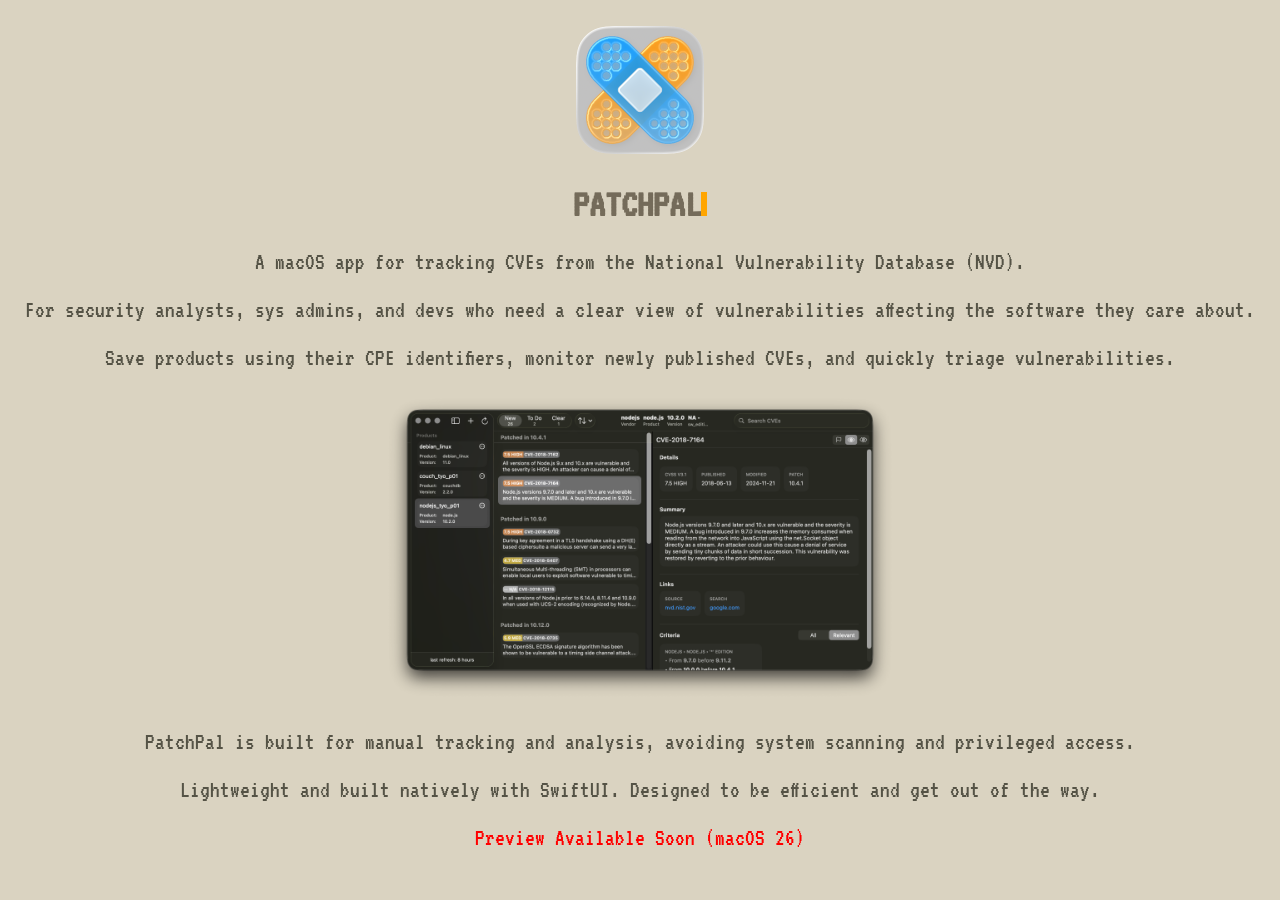
==== patchpal/index.html @ 45821003 "link PatchPal to homepage & improve layout" ====
<!DOCTYPE html>
<html lang="en">
    <head>
        <meta charset="UTF-8">
        <meta name="description" content="PatchPal for macOS">
        <meta name="keywords" content="Apps,Games,Photos,Developer,Photographer">
        <meta name="author" content="Joe Pratt">
        <meta name="viewport" content="width=device-width, initial-scale=1.0">
        <title>PatchPal</title>
        <link rel="icon" type="image/png" href="../images/AppIcon-iOS-Default-256x256@1x.png">
        <link rel="stylesheet" href="../style.css">
        <link href="https://fonts.googleapis.com/css2?family=VT323&display=swap" rel="stylesheet">
    </head>
    <body>
        <div>
            <br>
            <img src="../images/AppIcon-iOS-Default-256x256@1x.png" alt="PatchPal icon" width="128" height="128">
            <h2 class="typewriter">PatchPal</h2>
            <p>A macOS app for tracking CVEs from the National Vulnerability Database (NVD).</p>
            <p>For security analysts, sys admins, and devs who need a clear view of vulnerabilities affecting the software they care about.</p>
            <p>Save products using their CPE identifiers, monitor newly published CVEs, and quickly triage vulnerabilities.</p>
            <img src="../images/patchpal_screenshot.png" alt="PatchPal screenshot" style="max-width:512px; width:100%;">
            <p>PatchPal is built for manual tracking and analysis, avoiding system scanning and privileged access.</p>
            <p>Lightweight and built natively with SwiftUI. Designed to be efficient and get out of the way.</p>
            <p style="color:red;">Preview Available Soon (macOS 26)</p>
            <br>
        </div>
    </body>
</html>
---- style.css ----
html, body {
    /* for centering */
    margin: 0 auto;
}

body {
    background: #dad3c1;
    color: #555346;
    text-align: center;
    font-family: 'VT323', monospace;
    font-size: 24px;

    display: flex;
    align-items: center;
    justify-content: center;
    min-height: 100vh;
}

a {
    color: #746b5a;
}

#links {
    font-size: .7em;
    color: #746b5a;
    font-weight: bold;
}

.emoji {
    width: 32px;
}

.typewriter {
    text-transform: uppercase;
    color: #746b5a;
    font-size: 40px;

    /* For typewriter effect */
    margin-left: auto;
    margin-right: auto;
    overflow: hidden; /* Ensures the content is not revealed until the animation */
    border-right: .15em solid orange; /* The typwriter cursor */
    line-height: 24px;
    width: min-content;
    animation:
    typing 1s steps(9, end),
    blink-caret .75s step-end infinite;
  }

/* The typing effect */
@keyframes typing {
    from { width: 0 }
    to { width: 78% }
}

/* The typewriter cursor effect */
@keyframes blink-caret {
    from, to { border-color: transparent }
    50% { border-color: orange; }
}
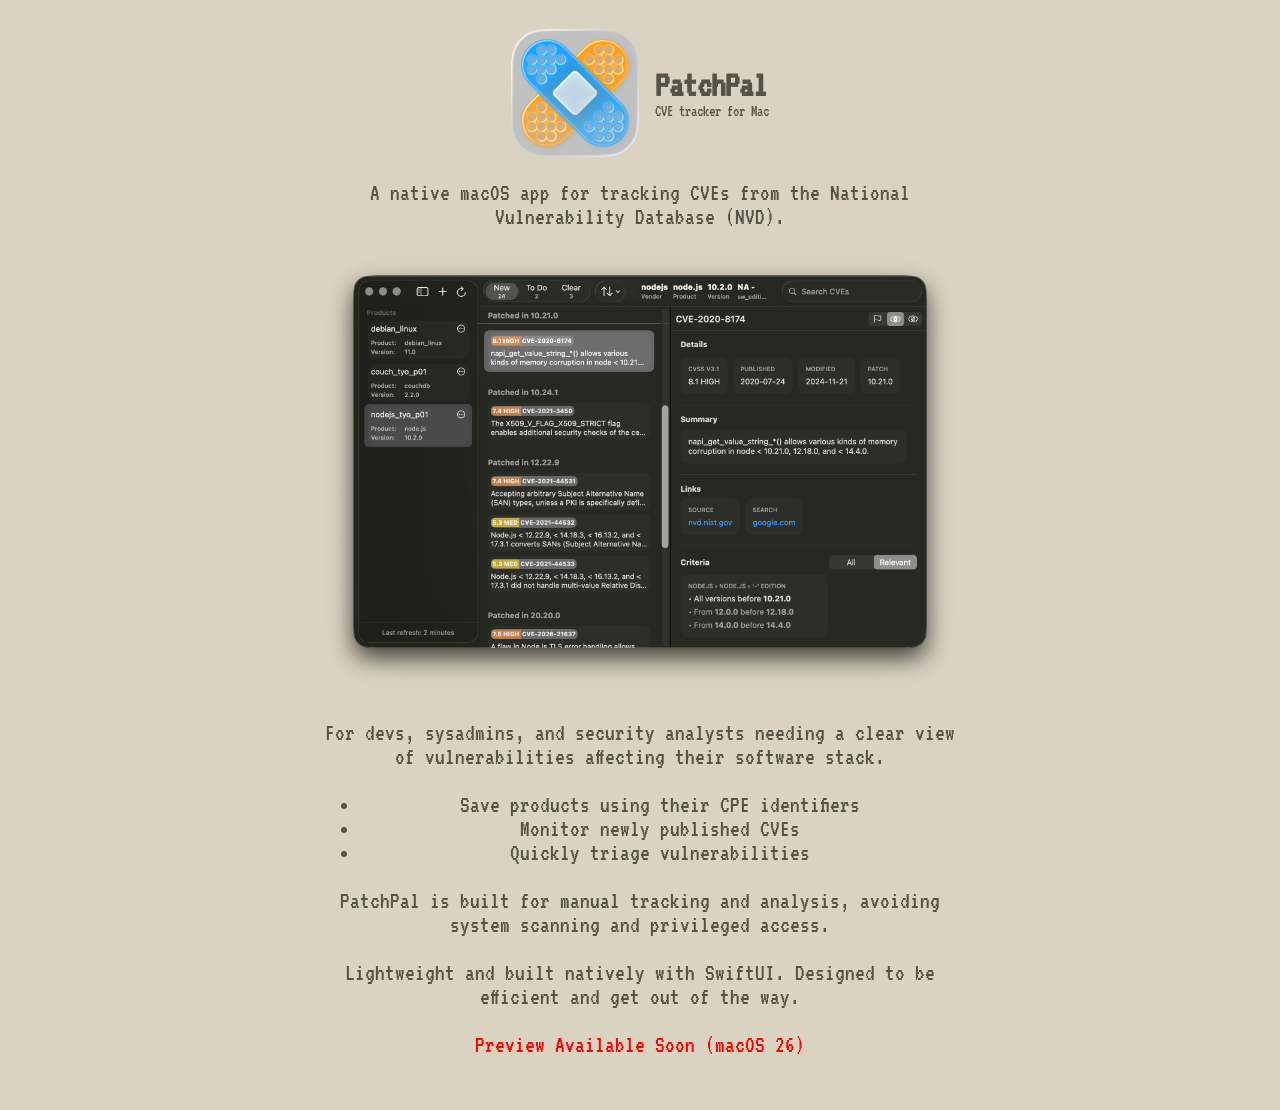
==== commit b3de3580: "Update screenshot, wording, and layout for PatchPal" ====
--- a/patchpal/index.html
+++ b/patchpal/index.html
@@ -3,7 +3,7 @@
     <head>
         <meta charset="UTF-8">
         <meta name="description" content="PatchPal for macOS">
-        <meta name="keywords" content="Apps,Games,Photos,Developer,Photographer">
+        <meta name="keywords" content="PatchPal,App,CVE,NVD,Mac,macOS">
         <meta name="author" content="Joe Pratt">
         <meta name="viewport" content="width=device-width, initial-scale=1.0">
         <title>PatchPal</title>
@@ -12,14 +12,23 @@
         <link href="https://fonts.googleapis.com/css2?family=VT323&display=swap" rel="stylesheet">
     </head>
     <body>
-        <div>
+        <div style="max-width:640px; margin: 5px; text-align:center;">
             <br>
-            <img src="../images/AppIcon-iOS-Default-256x256@1x.png" alt="PatchPal icon" width="128" height="128">
-            <h2 class="typewriter">PatchPal</h2>
-            <p>A macOS app for tracking CVEs from the National Vulnerability Database (NVD).</p>
-            <p>For security analysts, sys admins, and devs who need a clear view of vulnerabilities affecting the software they care about.</p>
-            <p>Save products using their CPE identifiers, monitor newly published CVEs, and quickly triage vulnerabilities.</p>
-            <img src="../images/patchpal_screenshot.png" alt="PatchPal screenshot" style="max-width:512px; width:100%;">
+            <div style="display:flex; align-items:center; justify-content:center; gap:16px">
+                <img src="../images/AppIcon-iOS-Default-256x256@1x.png" alt="PatchPal icon" width="128" height="128">
+                <div style="display:flex; flex-direction:column; align-items:flex-start">
+                    <h2 style="margin:0">PatchPal</h2>
+                    <span style="font-size:1rem">CVE tracker for Mac</span>
+                </div>
+            </div>
+            <p>A native macOS app for tracking CVEs from the National Vulnerability Database (NVD).</p>
+            <img src="../images/patchpal_screenshot.png" alt="PatchPal screenshot" style="max-width:640px; width:100%;">
+            <p>For devs, sysadmins, and security analysts needing a clear view of vulnerabilities affecting their software stack.</p>
+            <ul>
+                <li>Save products using their CPE identifiers</li>
+                <li>Monitor newly published CVEs</li>
+                <li>Quickly triage vulnerabilities</li>
+            </ul>
             <p>PatchPal is built for manual tracking and analysis, avoiding system scanning and privileged access.</p>
             <p>Lightweight and built natively with SwiftUI. Designed to be efficient and get out of the way.</p>
             <p style="color:red;">Preview Available Soon (macOS 26)</p>
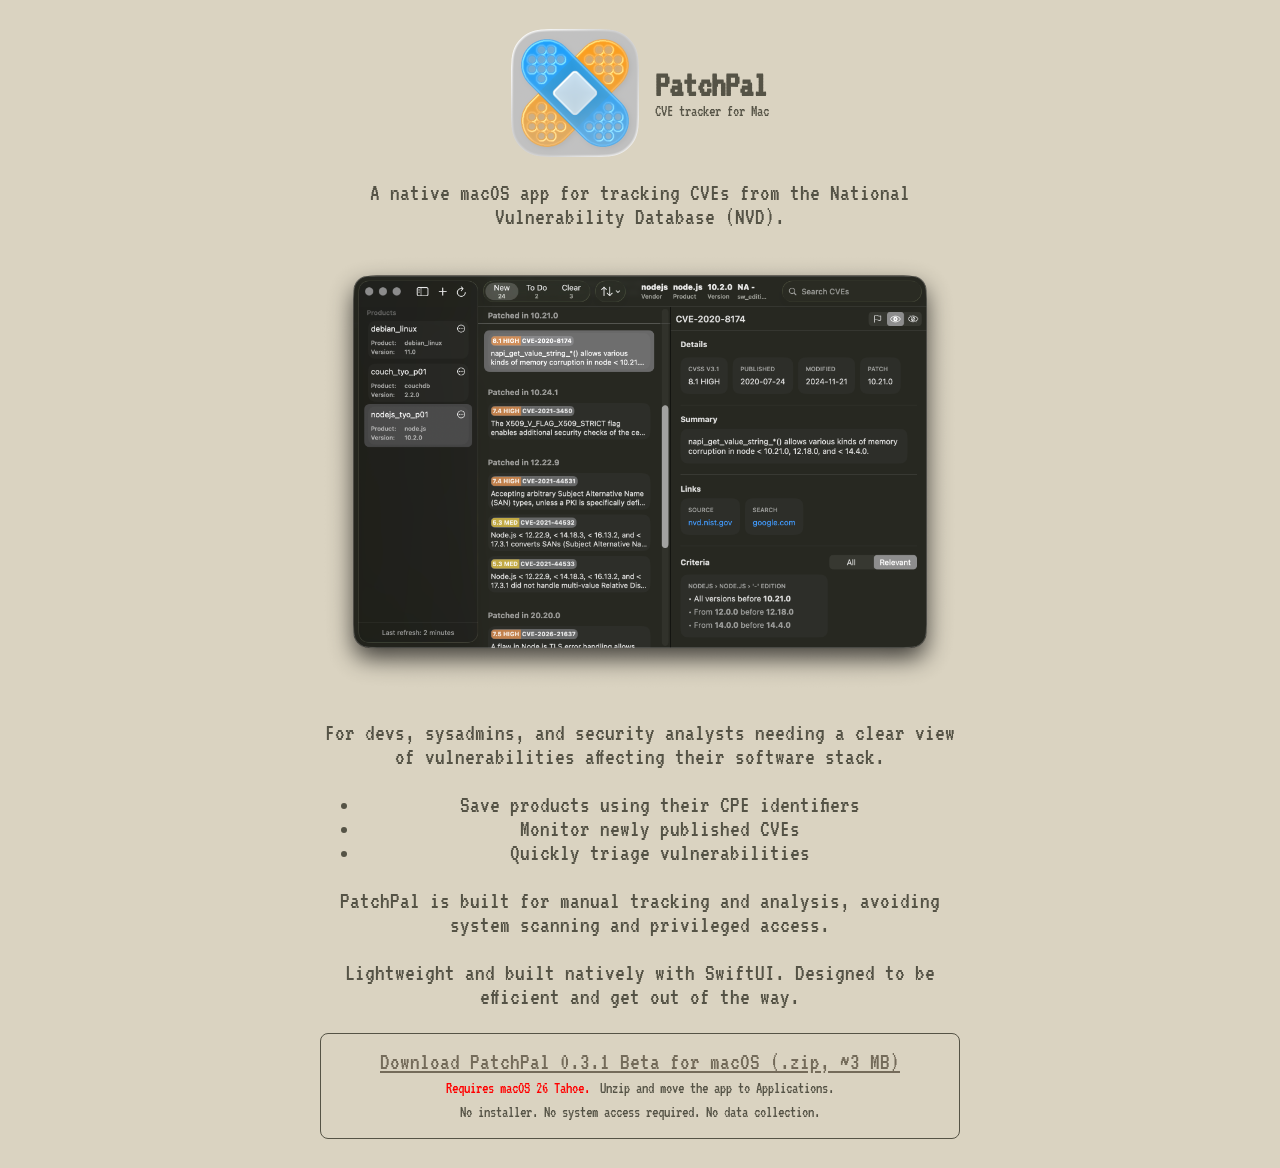
==== commit b0225cc1: "add download link for PatchPal 0.3.1" ====
--- a/patchpal/index.html
+++ b/patchpal/index.html
@@ -31,7 +31,13 @@
             </ul>
             <p>PatchPal is built for manual tracking and analysis, avoiding system scanning and privileged access.</p>
             <p>Lightweight and built natively with SwiftUI. Designed to be efficient and get out of the way.</p>
-            <p style="color:red;">Preview Available Soon (macOS 26)</p>
+
+            <div style="border:1px solid; border-radius:8px; padding:16px">
+                <a href="PatchPal.zip" download>Download PatchPal 0.3.1 Beta for macOS (.zip, ~3 MB)</a><br>
+                <span style="font-size:1rem;color:red">Requires macOS 26 Tahoe.</span>
+                <span style="font-size:1rem">Unzip and move the app to Applications.</span><br>
+                <span style="font-size:1rem">No installer. No system access required. No data collection.</span>
+            </div>
             <br>
         </div>
     </body>
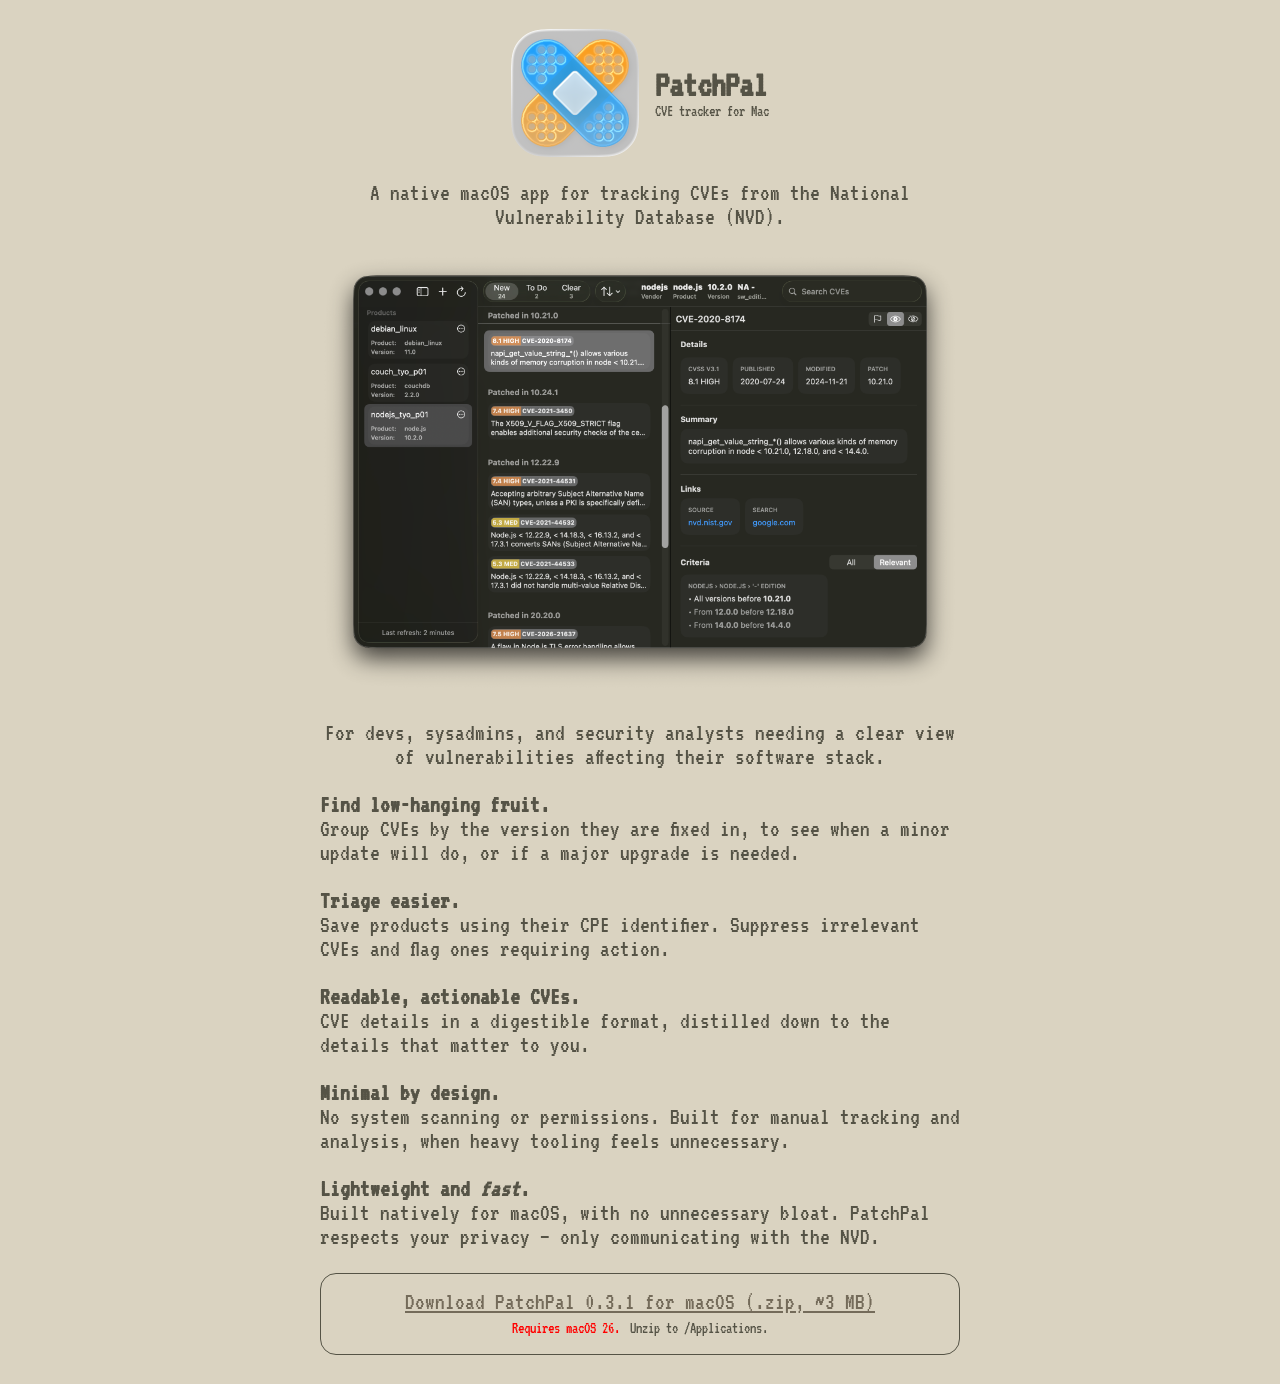
==== commit 633b8317: "polish PatchPal wording" ====
--- a/patchpal/index.html
+++ b/patchpal/index.html
@@ -24,19 +24,27 @@
             <p>A native macOS app for tracking CVEs from the National Vulnerability Database (NVD).</p>
             <img src="../images/patchpal_screenshot.png" alt="PatchPal screenshot" style="max-width:640px; width:100%;">
             <p>For devs, sysadmins, and security analysts needing a clear view of vulnerabilities affecting their software stack.</p>
-            <ul>
-                <li>Save products using their CPE identifiers</li>
-                <li>Monitor newly published CVEs</li>
-                <li>Quickly triage vulnerabilities</li>
-            </ul>
-            <p>PatchPal is built for manual tracking and analysis, avoiding system scanning and privileged access.</p>
-            <p>Lightweight and built natively with SwiftUI. Designed to be efficient and get out of the way.</p>
+            <div style="text-align:left; margin-top:16px">
+                <p><strong>Find low-hanging fruit.</strong><br>
+                <span>Group CVEs by the version they are fixed in, to see when a minor update will do, or if a major upgrade is needed.</span></p>
 
-            <div style="border:1px solid; border-radius:8px; padding:16px">
-                <a href="PatchPal.zip" download>Download PatchPal 0.3.1 Beta for macOS (.zip, ~3 MB)</a><br>
-                <span style="font-size:1rem;color:red">Requires macOS 26 Tahoe.</span>
-                <span style="font-size:1rem">Unzip and move the app to Applications.</span><br>
-                <span style="font-size:1rem">No installer. No system access required. No data collection.</span>
+                <p><strong>Triage easier.</strong><br>
+                <span>Save products using their CPE identifier. Suppress irrelevant CVEs and flag ones requiring action.</span></p>
+
+                <p><strong>Readable, actionable CVEs.</strong><br>
+                <span>CVE details in a digestible format, distilled down to the details that matter to you.</span></p>
+
+                <p><strong>Minimal by design.</strong><br>
+                <span>No system scanning or permissions. Built for manual tracking and analysis, when heavy tooling feels unnecessary.</span></p>
+
+                <p><strong>Lightweight and <i>fast</i>.</strong><br>
+                <span>Built natively for macOS, with no unnecessary bloat. PatchPal respects your privacy — only communicating with the NVD.</span></p>
+            </div>
+
+            <div style="border:1px solid; border-radius:16px; padding:16px">
+                <a href="PatchPal.zip" download>Download PatchPal 0.3.1 for macOS (.zip, ~3 MB)</a><br>
+                <span style="font-size:1rem;color:red">Requires macOS 26.</span>
+                <span style="font-size:1rem">Unzip to /Applications.</span>
             </div>
             <br>
         </div>
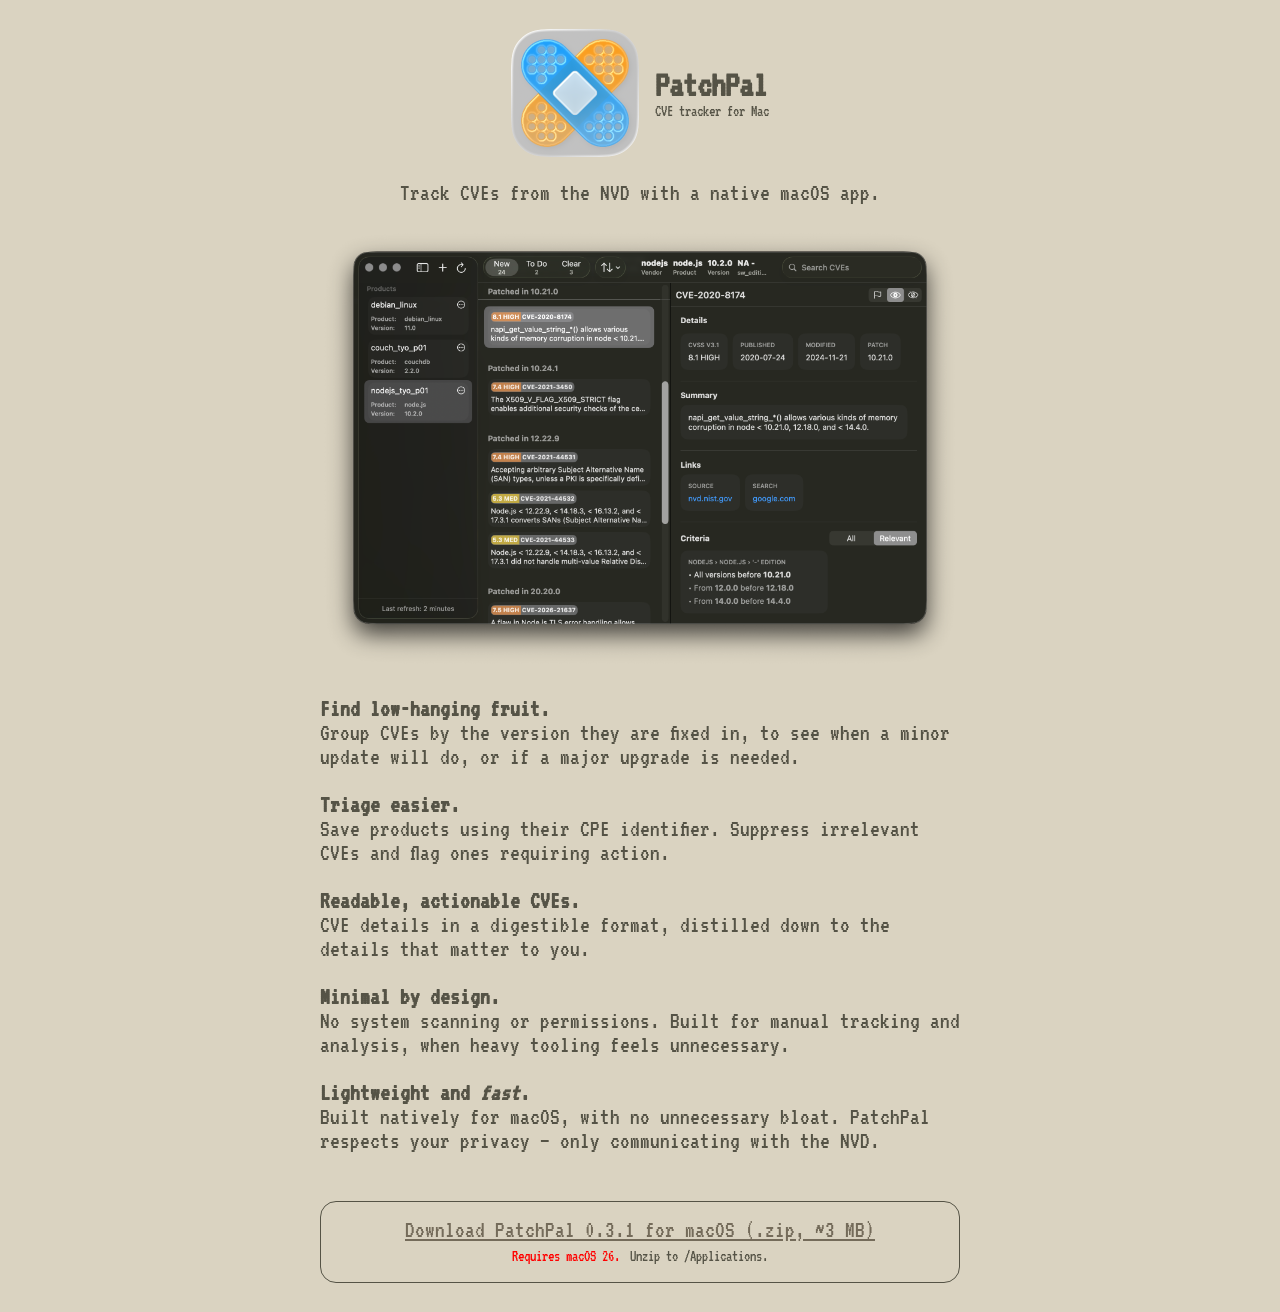
==== commit 890c14f9: "tighten up wording in PatchPal landing page" ====
--- a/patchpal/index.html
+++ b/patchpal/index.html
@@ -21,9 +21,8 @@
                     <span style="font-size:1rem">CVE tracker for Mac</span>
                 </div>
             </div>
-            <p>A native macOS app for tracking CVEs from the National Vulnerability Database (NVD).</p>
+            <p>Track CVEs from the NVD with a native macOS app.</p>
             <img src="../images/patchpal_screenshot.png" alt="PatchPal screenshot" style="max-width:640px; width:100%;">
-            <p>For devs, sysadmins, and security analysts needing a clear view of vulnerabilities affecting their software stack.</p>
             <div style="text-align:left; margin-top:16px">
                 <p><strong>Find low-hanging fruit.</strong><br>
                 <span>Group CVEs by the version they are fixed in, to see when a minor update will do, or if a major upgrade is needed.</span></p>
@@ -40,7 +39,7 @@
                 <p><strong>Lightweight and <i>fast</i>.</strong><br>
                 <span>Built natively for macOS, with no unnecessary bloat. PatchPal respects your privacy — only communicating with the NVD.</span></p>
             </div>
-
+            <br>
             <div style="border:1px solid; border-radius:16px; padding:16px">
                 <a href="PatchPal.zip" download>Download PatchPal 0.3.1 for macOS (.zip, ~3 MB)</a><br>
                 <span style="font-size:1rem;color:red">Requires macOS 26.</span>
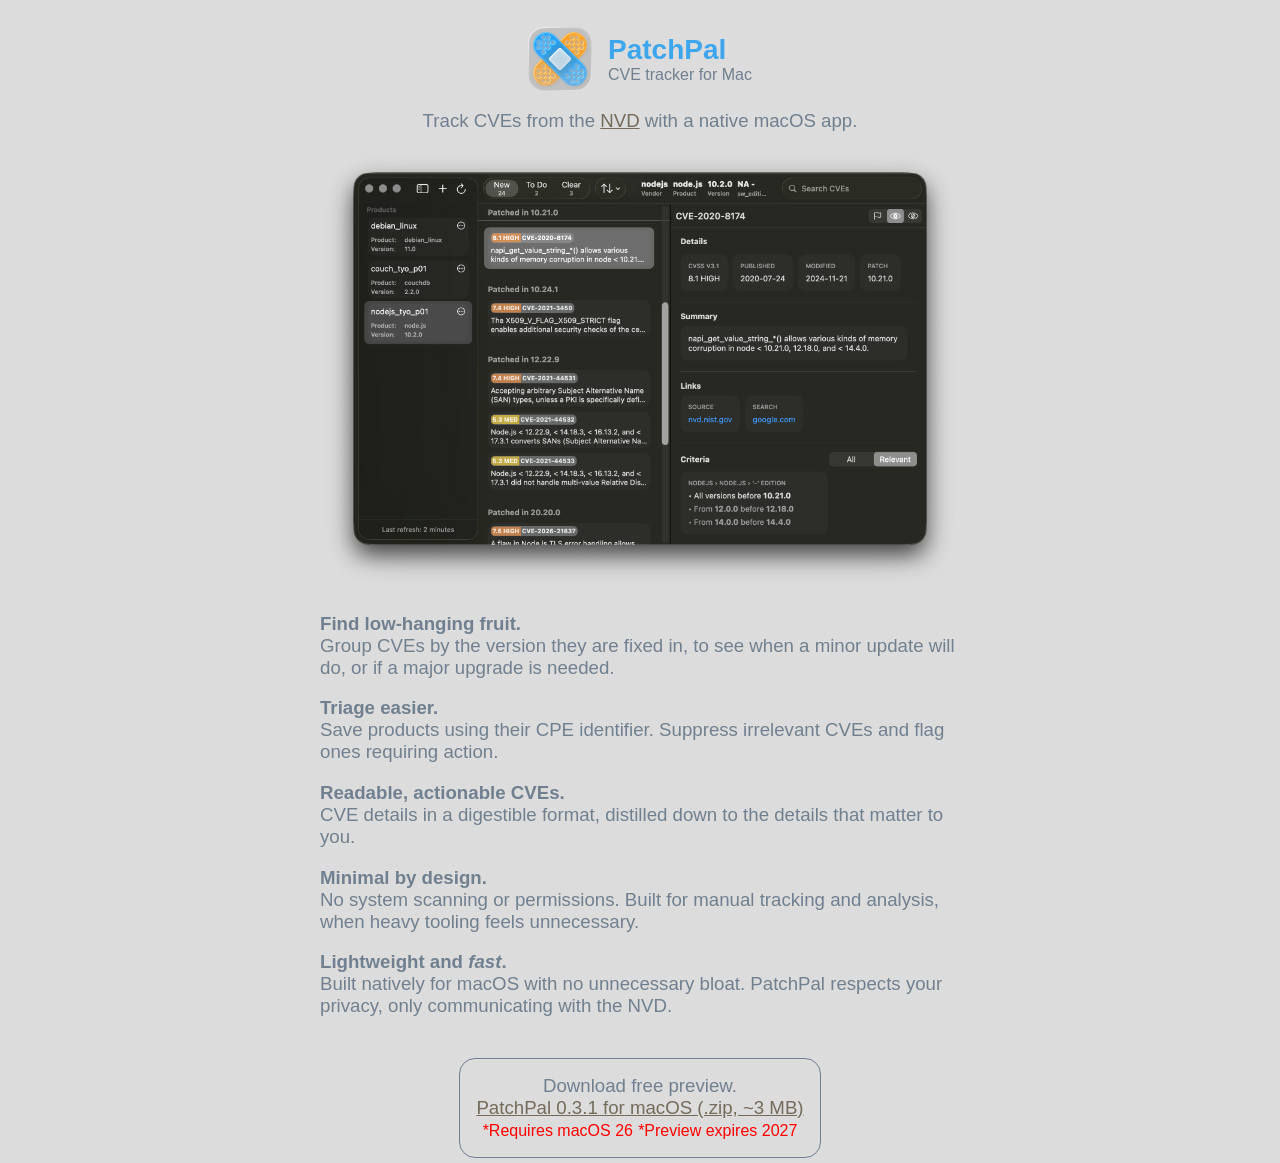
==== commit 97bbde55: "improve visual clarity" ====
--- a/patchpal/index.html
+++ b/patchpal/index.html
@@ -15,13 +15,14 @@
         <div style="max-width:640px; margin: 5px; text-align:center;">
             <br>
             <div style="display:flex; align-items:center; justify-content:center; gap:16px">
-                <img src="../images/AppIcon-iOS-Default-256x256@1x.png" alt="PatchPal icon" width="128" height="128">
+                <img src="../images/AppIcon-iOS-Default-256x256@1x.png" alt="PatchPal icon" width="64" height="64">
                 <div style="display:flex; flex-direction:column; align-items:flex-start">
-                    <h2 style="margin:0">PatchPal</h2>
+                    <h2 style="margin:0"><span style="color:rgb(62, 166, 237)">PatchPal</span></h2>
                     <span style="font-size:1rem">CVE tracker for Mac</span>
                 </div>
             </div>
-            <p>Track CVEs from the NVD with a native macOS app.</p>
+            <p>Track CVEs from the <a href="https://nvd.nist.gov">NVD</a> with a native macOS app.</p>
+            <!-- TODO: add iOS style magnifying glass when mouse pointer is over screenshot -->
             <img src="../images/patchpal_screenshot.png" alt="PatchPal screenshot" style="max-width:640px; width:100%;">
             <div style="text-align:left; margin-top:16px">
                 <p><strong>Find low-hanging fruit.</strong><br>
@@ -37,13 +38,14 @@
                 <span>No system scanning or permissions. Built for manual tracking and analysis, when heavy tooling feels unnecessary.</span></p>
 
                 <p><strong>Lightweight and <i>fast</i>.</strong><br>
-                <span>Built natively for macOS, with no unnecessary bloat. PatchPal respects your privacy — only communicating with the NVD.</span></p>
+                <span>Built natively for macOS with no unnecessary bloat. PatchPal respects your privacy, only communicating with the NVD.</span></p>
             </div>
             <br>
-            <div style="border:1px solid; border-radius:16px; padding:16px">
-                <a href="PatchPal.zip" download>Download PatchPal 0.3.1 for macOS (.zip, ~3 MB)</a><br>
-                <span style="font-size:1rem;color:red">Requires macOS 26.</span>
-                <span style="font-size:1rem">Unzip to /Applications.</span>
+            <div style="border:1px solid; border-radius:16px; padding:16px; display:inline-block">
+                Download free preview.<br>
+                <a href="PatchPal.zip" download>PatchPal 0.3.1 for macOS (.zip, ~3 MB)</a><br>
+                <span style="font-size:1rem;color:red">*Requires macOS 26</span>
+                <span style="font-size:1rem;color:red">*Preview expires 2027</span>
             </div>
             <br>
         </div>
--- a/style.css
+++ b/style.css
@@ -4,11 +4,11 @@
 }
 
 body {
-    background: #dad3c1;
-    color: #555346;
+    background: gainsboro;
+    color: slategray;
     text-align: center;
-    font-family: 'VT323', monospace;
-    font-size: 24px;
+    font-family: Avenir, 'Segoe UI', 'Lucida Grande', Lucida, Verdana, sans-serif;
+    font-size: 14pt;
 
     display: flex;
     align-items: center;
@@ -20,28 +20,31 @@
     color: #746b5a;
 }
 
-#links {
-    font-size: .7em;
-    color: #746b5a;
-    font-weight: bold;
+.emoji {
+    width: 32px;
 }
 
-.emoji {
-    width: 32px;
+.subtitle {
+    font-family: 'VT323', monospace;
+    font-size: 20px;
 }
 
 .typewriter {
     text-transform: uppercase;
     color: #746b5a;
-    font-size: 40px;
+    font-size: 60px;
+    font-family: 'VT323', monospace;
 
     /* For typewriter effect */
     margin-left: auto;
     margin-right: auto;
+    margin-bottom: 0;
+    
     overflow: hidden; /* Ensures the content is not revealed until the animation */
     border-right: .15em solid orange; /* The typwriter cursor */
-    line-height: 24px;
     width: min-content;
+    white-space: nowrap;
+
     animation:
     typing 1s steps(9, end),
     blink-caret .75s step-end infinite;
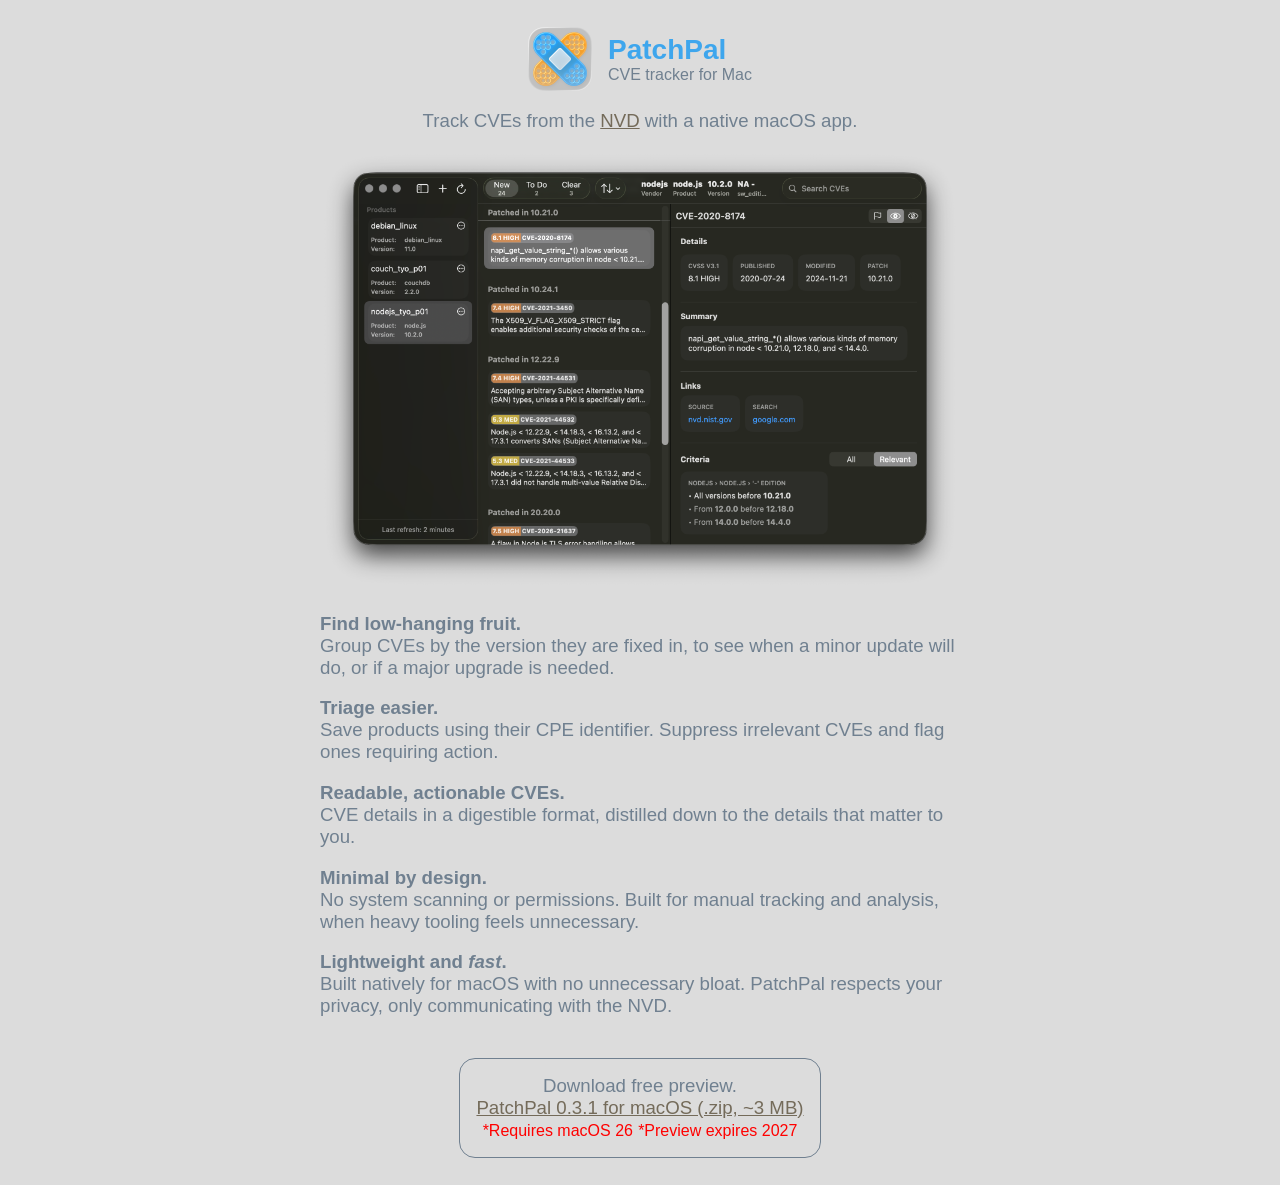
==== commit 172220b9: "tweak layout spacing" ====
--- a/patchpal/index.html
+++ b/patchpal/index.html
@@ -48,6 +48,7 @@
                 <span style="font-size:1rem;color:red">*Preview expires 2027</span>
             </div>
             <br>
+            <br>
         </div>
     </body>
 </html>
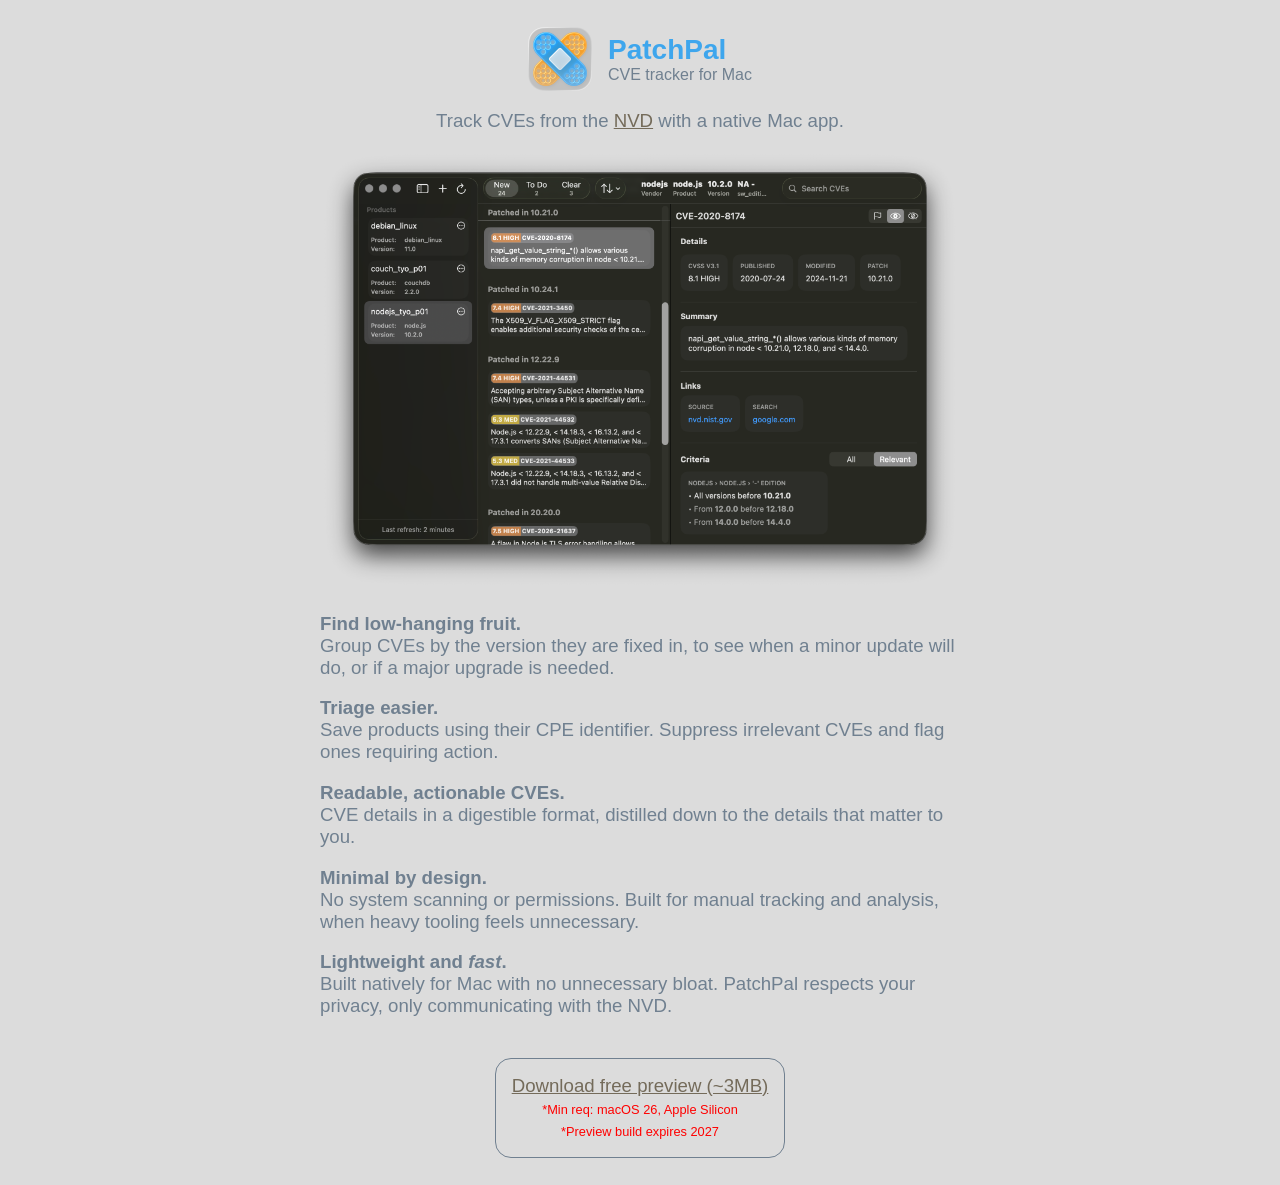
==== commit 646817fb: "update PatchPal download link to new Cloudflare endpoint" ====
--- a/patchpal/index.html
+++ b/patchpal/index.html
@@ -2,7 +2,7 @@
 <html lang="en">
     <head>
         <meta charset="UTF-8">
-        <meta name="description" content="PatchPal for macOS">
+        <meta name="description" content="PatchPal for Mac">
         <meta name="keywords" content="PatchPal,App,CVE,NVD,Mac,macOS">
         <meta name="author" content="Joe Pratt">
         <meta name="viewport" content="width=device-width, initial-scale=1.0">
@@ -21,7 +21,7 @@
                     <span style="font-size:1rem">CVE tracker for Mac</span>
                 </div>
             </div>
-            <p>Track CVEs from the <a href="https://nvd.nist.gov">NVD</a> with a native macOS app.</p>
+            <p>Track CVEs from the <a href="https://nvd.nist.gov">NVD</a> with a native Mac app.</p>
             <!-- TODO: add iOS style magnifying glass when mouse pointer is over screenshot -->
             <img src="../images/patchpal_screenshot.png" alt="PatchPal screenshot" style="max-width:640px; width:100%;">
             <div style="text-align:left; margin-top:16px">
@@ -38,14 +38,14 @@
                 <span>No system scanning or permissions. Built for manual tracking and analysis, when heavy tooling feels unnecessary.</span></p>
 
                 <p><strong>Lightweight and <i>fast</i>.</strong><br>
-                <span>Built natively for macOS with no unnecessary bloat. PatchPal respects your privacy, only communicating with the NVD.</span></p>
+                <span>Built natively for Mac with no unnecessary bloat. PatchPal respects your privacy, only communicating with the NVD.</span></p>
             </div>
             <br>
             <div style="border:1px solid; border-radius:16px; padding:16px; display:inline-block">
-                Download free preview.<br>
-                <a href="PatchPal.zip" download>PatchPal 0.3.1 for macOS (.zip, ~3 MB)</a><br>
-                <span style="font-size:1rem;color:red">*Requires macOS 26</span>
-                <span style="font-size:1rem;color:red">*Preview expires 2027</span>
+                <a href="https://preview.patchpal.joepratt.com/latest">Download free preview (~3MB)</a><br>
+                <span style="font-size:.8rem;color:red">*Min req: macOS 26, Apple Silicon</span>
+                <br>
+                <span style="font-size:.8rem;color:red">*Preview build expires 2027</span>
             </div>
             <br>
             <br>
